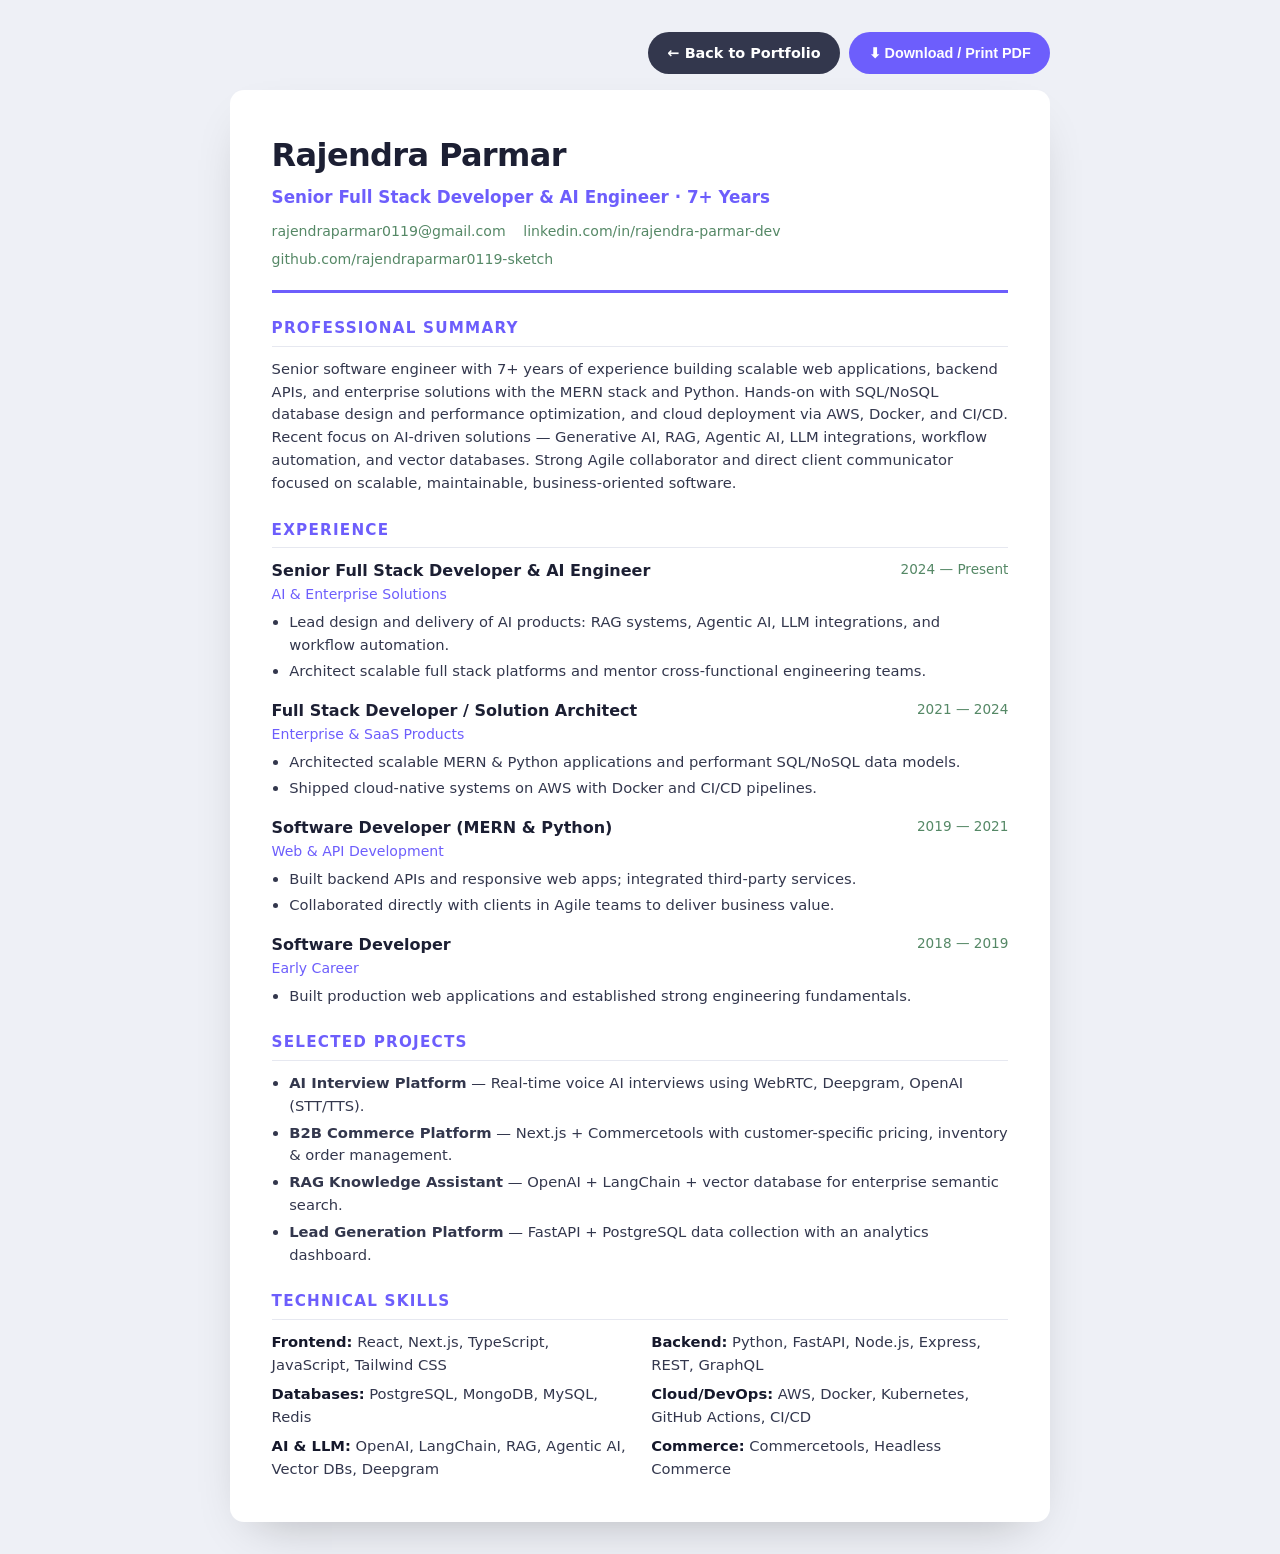
==== resume.html @ ba659800 "Initial portfolio website setup" ====
<!DOCTYPE html>
<html lang="en">
<head>
  <meta charset="UTF-8" />
  <meta name="viewport" content="width=device-width, initial-scale=1.0" />
  <title>Rajendra Parmar — Resume</title>
  <meta name="description" content="Resume of Rajendra Parmar, Senior Full Stack Developer & AI Engineer." />
  <style>
    :root { --ink:#15182b; --muted:#586; --brand:#6d5efc; --line:#e6e8f0; }
    * { box-sizing: border-box; margin: 0; padding: 0; }
    body { font-family: 'Inter', system-ui, Segoe UI, Roboto, Arial, sans-serif; color: #1c1f33; background: #eef0f6; line-height: 1.55; padding: 2rem 1rem; }
    .sheet { max-width: 820px; margin: 0 auto; background: #fff; padding: 2.6rem; border-radius: 14px; box-shadow: 0 20px 50px -25px rgba(0,0,0,.3); }
    .head { border-bottom: 3px solid var(--brand); padding-bottom: 1.2rem; margin-bottom: 1.4rem; }
    h1 { font-size: 2rem; letter-spacing: -.02em; }
    .role { color: var(--brand); font-weight: 600; font-size: 1.05rem; margin-top: .2rem; }
    .contact { margin-top: .7rem; font-size: .88rem; color: #586; display: flex; flex-wrap: wrap; gap: .4rem 1.1rem; }
    .contact a { color: #586; text-decoration: none; }
    h2 { font-size: .95rem; text-transform: uppercase; letter-spacing: .08em; color: var(--brand); margin: 1.5rem 0 .7rem; border-bottom: 1px solid var(--line); padding-bottom: .3rem; }
    p, li { font-size: .92rem; color: #33374d; }
    ul { margin: .3rem 0 .3rem 1.1rem; }
    li { margin-bottom: .25rem; }
    .job { margin-bottom: 1rem; }
    .job__top { display: flex; justify-content: space-between; flex-wrap: wrap; gap: .2rem; }
    .job__role { font-weight: 700; }
    .job__period { color: #586; font-size: .85rem; }
    .job__co { color: var(--brand); font-size: .88rem; font-weight: 500; margin-bottom: .25rem; }
    .skills-grid { display: grid; grid-template-columns: 1fr 1fr; gap: .4rem 1.4rem; }
    .skills-grid b { color: #15182b; }
    .actions { max-width: 820px; margin: 0 auto 1rem; display: flex; gap: .6rem; justify-content: flex-end; }
    .btn { background: var(--brand); color: #fff; border: none; padding: .6rem 1.2rem; border-radius: 100px; font-weight: 600; cursor: pointer; font-size: .9rem; text-decoration: none; }
    @media print {
      body { background: #fff; padding: 0; }
      .sheet { box-shadow: none; border-radius: 0; max-width: none; padding: 1.2rem; }
      .actions { display: none; }
    }
  </style>
</head>
<body>
  <div class="actions">
    <a href="index.html" class="btn" style="background:#33374d;">← Back to Portfolio</a>
    <button class="btn" onclick="window.print()">⬇ Download / Print PDF</button>
  </div>

  <div class="sheet">
    <header class="head">
      <h1>Rajendra Parmar</h1>
      <div class="role">Senior Full Stack Developer &amp; AI Engineer · 7+ Years</div>
      <div class="contact">
        <a href="mailto:rajendraparmar0119@gmail.com">rajendraparmar0119@gmail.com</a>
        <a href="https://www.linkedin.com/in/rajendra-parmar-dev/" target="_blank" rel="noopener">linkedin.com/in/rajendra-parmar-dev</a>
        <a href="https://github.com/rajendraparmar0119-sketch" target="_blank" rel="noopener">github.com/rajendraparmar0119-sketch</a>
      </div>
    </header>

    <section>
      <h2>Professional Summary</h2>
      <p>Senior software engineer with 7+ years of experience building scalable web applications, backend APIs, and enterprise solutions with the MERN stack and Python. Hands-on with SQL/NoSQL database design and performance optimization, and cloud deployment via AWS, Docker, and CI/CD. Recent focus on AI-driven solutions — Generative AI, RAG, Agentic AI, LLM integrations, workflow automation, and vector databases. Strong Agile collaborator and direct client communicator focused on scalable, maintainable, business-oriented software.</p>
    </section>

    <section>
      <h2>Experience</h2>
      <div class="job">
        <div class="job__top"><span class="job__role">Senior Full Stack Developer &amp; AI Engineer</span><span class="job__period">2024 — Present</span></div>
        <div class="job__co">AI &amp; Enterprise Solutions</div>
        <ul>
          <li>Lead design and delivery of AI products: RAG systems, Agentic AI, LLM integrations, and workflow automation.</li>
          <li>Architect scalable full stack platforms and mentor cross-functional engineering teams.</li>
        </ul>
      </div>
      <div class="job">
        <div class="job__top"><span class="job__role">Full Stack Developer / Solution Architect</span><span class="job__period">2021 — 2024</span></div>
        <div class="job__co">Enterprise &amp; SaaS Products</div>
        <ul>
          <li>Architected scalable MERN &amp; Python applications and performant SQL/NoSQL data models.</li>
          <li>Shipped cloud-native systems on AWS with Docker and CI/CD pipelines.</li>
        </ul>
      </div>
      <div class="job">
        <div class="job__top"><span class="job__role">Software Developer (MERN &amp; Python)</span><span class="job__period">2019 — 2021</span></div>
        <div class="job__co">Web &amp; API Development</div>
        <ul>
          <li>Built backend APIs and responsive web apps; integrated third-party services.</li>
          <li>Collaborated directly with clients in Agile teams to deliver business value.</li>
        </ul>
      </div>
      <div class="job">
        <div class="job__top"><span class="job__role">Software Developer</span><span class="job__period">2018 — 2019</span></div>
        <div class="job__co">Early Career</div>
        <ul>
          <li>Built production web applications and established strong engineering fundamentals.</li>
        </ul>
      </div>
    </section>

    <section>
      <h2>Selected Projects</h2>
      <ul>
        <li><b>AI Interview Platform</b> — Real-time voice AI interviews using WebRTC, Deepgram, OpenAI (STT/TTS).</li>
        <li><b>B2B Commerce Platform</b> — Next.js + Commercetools with customer-specific pricing, inventory &amp; order management.</li>
        <li><b>RAG Knowledge Assistant</b> — OpenAI + LangChain + vector database for enterprise semantic search.</li>
        <li><b>Lead Generation Platform</b> — FastAPI + PostgreSQL data collection with an analytics dashboard.</li>
      </ul>
    </section>

    <section>
      <h2>Technical Skills</h2>
      <div class="skills-grid">
        <p><b>Frontend:</b> React, Next.js, TypeScript, JavaScript, Tailwind CSS</p>
        <p><b>Backend:</b> Python, FastAPI, Node.js, Express, REST, GraphQL</p>
        <p><b>Databases:</b> PostgreSQL, MongoDB, MySQL, Redis</p>
        <p><b>Cloud/DevOps:</b> AWS, Docker, Kubernetes, GitHub Actions, CI/CD</p>
        <p><b>AI &amp; LLM:</b> OpenAI, LangChain, RAG, Agentic AI, Vector DBs, Deepgram</p>
        <p><b>Commerce:</b> Commercetools, Headless Commerce</p>
      </div>
    </section>
  </div>
</body>
</html>
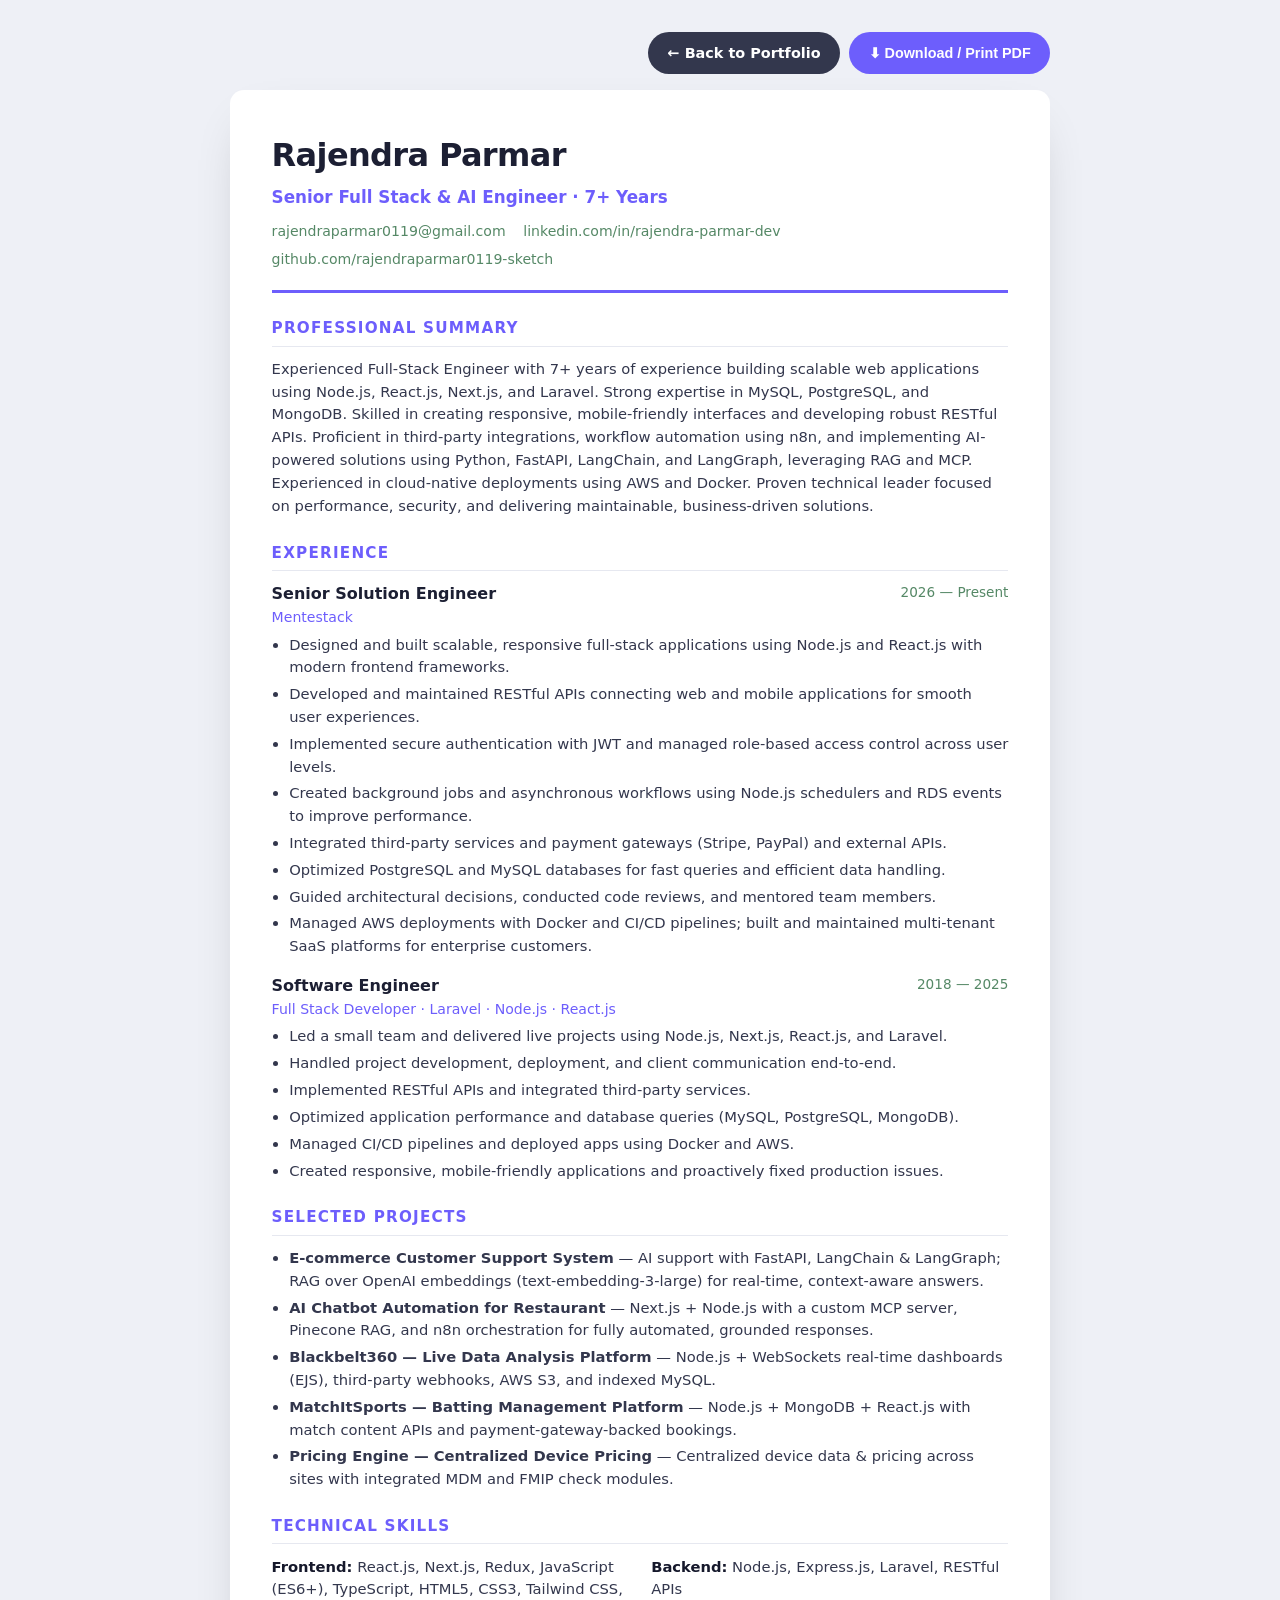
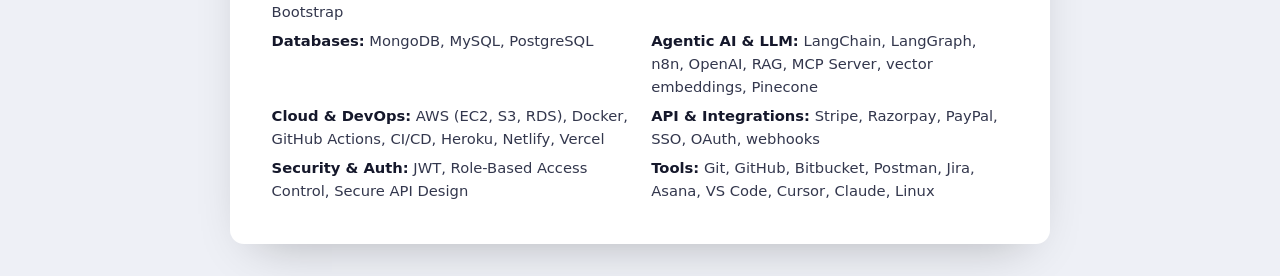
==== commit aee5153f: "enhance portfolio website" ====
--- a/resume.html
+++ b/resume.html
@@ -4,7 +4,7 @@
   <meta charset="UTF-8" />
   <meta name="viewport" content="width=device-width, initial-scale=1.0" />
   <title>Rajendra Parmar — Resume</title>
-  <meta name="description" content="Resume of Rajendra Parmar, Senior Full Stack Developer & AI Engineer." />
+  <meta name="description" content="Resume of Rajendra Parmar, Senior Full Stack & AI Engineer." />
   <style>
     :root { --ink:#15182b; --muted:#586; --brand:#6d5efc; --line:#e6e8f0; }
     * { box-sizing: border-box; margin: 0; padding: 0; }
@@ -44,7 +44,7 @@
   <div class="sheet">
     <header class="head">
       <h1>Rajendra Parmar</h1>
-      <div class="role">Senior Full Stack Developer &amp; AI Engineer · 7+ Years</div>
+      <div class="role">Senior Full Stack &amp; AI Engineer · 7+ Years</div>
       <div class="contact">
         <a href="mailto:rajendraparmar0119@gmail.com">rajendraparmar0119@gmail.com</a>
         <a href="https://www.linkedin.com/in/rajendra-parmar-dev/" target="_blank" rel="noopener">linkedin.com/in/rajendra-parmar-dev</a>
@@ -54,40 +54,35 @@
 
     <section>
       <h2>Professional Summary</h2>
-      <p>Senior software engineer with 7+ years of experience building scalable web applications, backend APIs, and enterprise solutions with the MERN stack and Python. Hands-on with SQL/NoSQL database design and performance optimization, and cloud deployment via AWS, Docker, and CI/CD. Recent focus on AI-driven solutions — Generative AI, RAG, Agentic AI, LLM integrations, workflow automation, and vector databases. Strong Agile collaborator and direct client communicator focused on scalable, maintainable, business-oriented software.</p>
+      <p>Experienced Full-Stack Engineer with 7+ years of experience building scalable web applications using Node.js, React.js, Next.js, and Laravel. Strong expertise in MySQL, PostgreSQL, and MongoDB. Skilled in creating responsive, mobile-friendly interfaces and developing robust RESTful APIs. Proficient in third-party integrations, workflow automation using n8n, and implementing AI-powered solutions using Python, FastAPI, LangChain, and LangGraph, leveraging RAG and MCP. Experienced in cloud-native deployments using AWS and Docker. Proven technical leader focused on performance, security, and delivering maintainable, business-driven solutions.</p>
     </section>
 
     <section>
       <h2>Experience</h2>
       <div class="job">
-        <div class="job__top"><span class="job__role">Senior Full Stack Developer &amp; AI Engineer</span><span class="job__period">2024 — Present</span></div>
-        <div class="job__co">AI &amp; Enterprise Solutions</div>
+        <div class="job__top"><span class="job__role">Senior Solution Engineer</span><span class="job__period">2026 — Present</span></div>
+        <div class="job__co">Mentestack</div>
         <ul>
-          <li>Lead design and delivery of AI products: RAG systems, Agentic AI, LLM integrations, and workflow automation.</li>
-          <li>Architect scalable full stack platforms and mentor cross-functional engineering teams.</li>
+          <li>Designed and built scalable, responsive full-stack applications using Node.js and React.js with modern frontend frameworks.</li>
+          <li>Developed and maintained RESTful APIs connecting web and mobile applications for smooth user experiences.</li>
+          <li>Implemented secure authentication with JWT and managed role-based access control across user levels.</li>
+          <li>Created background jobs and asynchronous workflows using Node.js schedulers and RDS events to improve performance.</li>
+          <li>Integrated third-party services and payment gateways (Stripe, PayPal) and external APIs.</li>
+          <li>Optimized PostgreSQL and MySQL databases for fast queries and efficient data handling.</li>
+          <li>Guided architectural decisions, conducted code reviews, and mentored team members.</li>
+          <li>Managed AWS deployments with Docker and CI/CD pipelines; built and maintained multi-tenant SaaS platforms for enterprise customers.</li>
         </ul>
       </div>
       <div class="job">
-        <div class="job__top"><span class="job__role">Full Stack Developer / Solution Architect</span><span class="job__period">2021 — 2024</span></div>
-        <div class="job__co">Enterprise &amp; SaaS Products</div>
+        <div class="job__top"><span class="job__role">Software Engineer</span><span class="job__period">2018 — 2025</span></div>
+        <div class="job__co">Full Stack Developer · Laravel · Node.js · React.js</div>
         <ul>
-          <li>Architected scalable MERN &amp; Python applications and performant SQL/NoSQL data models.</li>
-          <li>Shipped cloud-native systems on AWS with Docker and CI/CD pipelines.</li>
-        </ul>
-      </div>
-      <div class="job">
-        <div class="job__top"><span class="job__role">Software Developer (MERN &amp; Python)</span><span class="job__period">2019 — 2021</span></div>
-        <div class="job__co">Web &amp; API Development</div>
-        <ul>
-          <li>Built backend APIs and responsive web apps; integrated third-party services.</li>
-          <li>Collaborated directly with clients in Agile teams to deliver business value.</li>
-        </ul>
-      </div>
-      <div class="job">
-        <div class="job__top"><span class="job__role">Software Developer</span><span class="job__period">2018 — 2019</span></div>
-        <div class="job__co">Early Career</div>
-        <ul>
-          <li>Built production web applications and established strong engineering fundamentals.</li>
+          <li>Led a small team and delivered live projects using Node.js, Next.js, React.js, and Laravel.</li>
+          <li>Handled project development, deployment, and client communication end-to-end.</li>
+          <li>Implemented RESTful APIs and integrated third-party services.</li>
+          <li>Optimized application performance and database queries (MySQL, PostgreSQL, MongoDB).</li>
+          <li>Managed CI/CD pipelines and deployed apps using Docker and AWS.</li>
+          <li>Created responsive, mobile-friendly applications and proactively fixed production issues.</li>
         </ul>
       </div>
     </section>
@@ -95,22 +90,25 @@
     <section>
       <h2>Selected Projects</h2>
       <ul>
-        <li><b>AI Interview Platform</b> — Real-time voice AI interviews using WebRTC, Deepgram, OpenAI (STT/TTS).</li>
-        <li><b>B2B Commerce Platform</b> — Next.js + Commercetools with customer-specific pricing, inventory &amp; order management.</li>
-        <li><b>RAG Knowledge Assistant</b> — OpenAI + LangChain + vector database for enterprise semantic search.</li>
-        <li><b>Lead Generation Platform</b> — FastAPI + PostgreSQL data collection with an analytics dashboard.</li>
+        <li><b>E-commerce Customer Support System</b> — AI support with FastAPI, LangChain &amp; LangGraph; RAG over OpenAI embeddings (text-embedding-3-large) for real-time, context-aware answers.</li>
+        <li><b>AI Chatbot Automation for Restaurant</b> — Next.js + Node.js with a custom MCP server, Pinecone RAG, and n8n orchestration for fully automated, grounded responses.</li>
+        <li><b>Blackbelt360 — Live Data Analysis Platform</b> — Node.js + WebSockets real-time dashboards (EJS), third-party webhooks, AWS S3, and indexed MySQL.</li>
+        <li><b>MatchItSports — Batting Management Platform</b> — Node.js + MongoDB + React.js with match content APIs and payment-gateway-backed bookings.</li>
+        <li><b>Pricing Engine — Centralized Device Pricing</b> — Centralized device data &amp; pricing across sites with integrated MDM and FMIP check modules.</li>
       </ul>
     </section>
 
     <section>
       <h2>Technical Skills</h2>
       <div class="skills-grid">
-        <p><b>Frontend:</b> React, Next.js, TypeScript, JavaScript, Tailwind CSS</p>
-        <p><b>Backend:</b> Python, FastAPI, Node.js, Express, REST, GraphQL</p>
-        <p><b>Databases:</b> PostgreSQL, MongoDB, MySQL, Redis</p>
-        <p><b>Cloud/DevOps:</b> AWS, Docker, Kubernetes, GitHub Actions, CI/CD</p>
-        <p><b>AI &amp; LLM:</b> OpenAI, LangChain, RAG, Agentic AI, Vector DBs, Deepgram</p>
-        <p><b>Commerce:</b> Commercetools, Headless Commerce</p>
+        <p><b>Frontend:</b> React.js, Next.js, Redux, JavaScript (ES6+), TypeScript, HTML5, CSS3, Tailwind CSS, Bootstrap</p>
+        <p><b>Backend:</b> Node.js, Express.js, Laravel, RESTful APIs</p>
+        <p><b>Databases:</b> MongoDB, MySQL, PostgreSQL</p>
+        <p><b>Agentic AI &amp; LLM:</b> LangChain, LangGraph, n8n, OpenAI, RAG, MCP Server, vector embeddings, Pinecone</p>
+        <p><b>Cloud &amp; DevOps:</b> AWS (EC2, S3, RDS), Docker, GitHub Actions, CI/CD, Heroku, Netlify, Vercel</p>
+        <p><b>API &amp; Integrations:</b> Stripe, Razorpay, PayPal, SSO, OAuth, webhooks</p>
+        <p><b>Security &amp; Auth:</b> JWT, Role-Based Access Control, Secure API Design</p>
+        <p><b>Tools:</b> Git, GitHub, Bitbucket, Postman, Jira, Asana, VS Code, Cursor, Claude, Linux</p>
       </div>
     </section>
   </div>
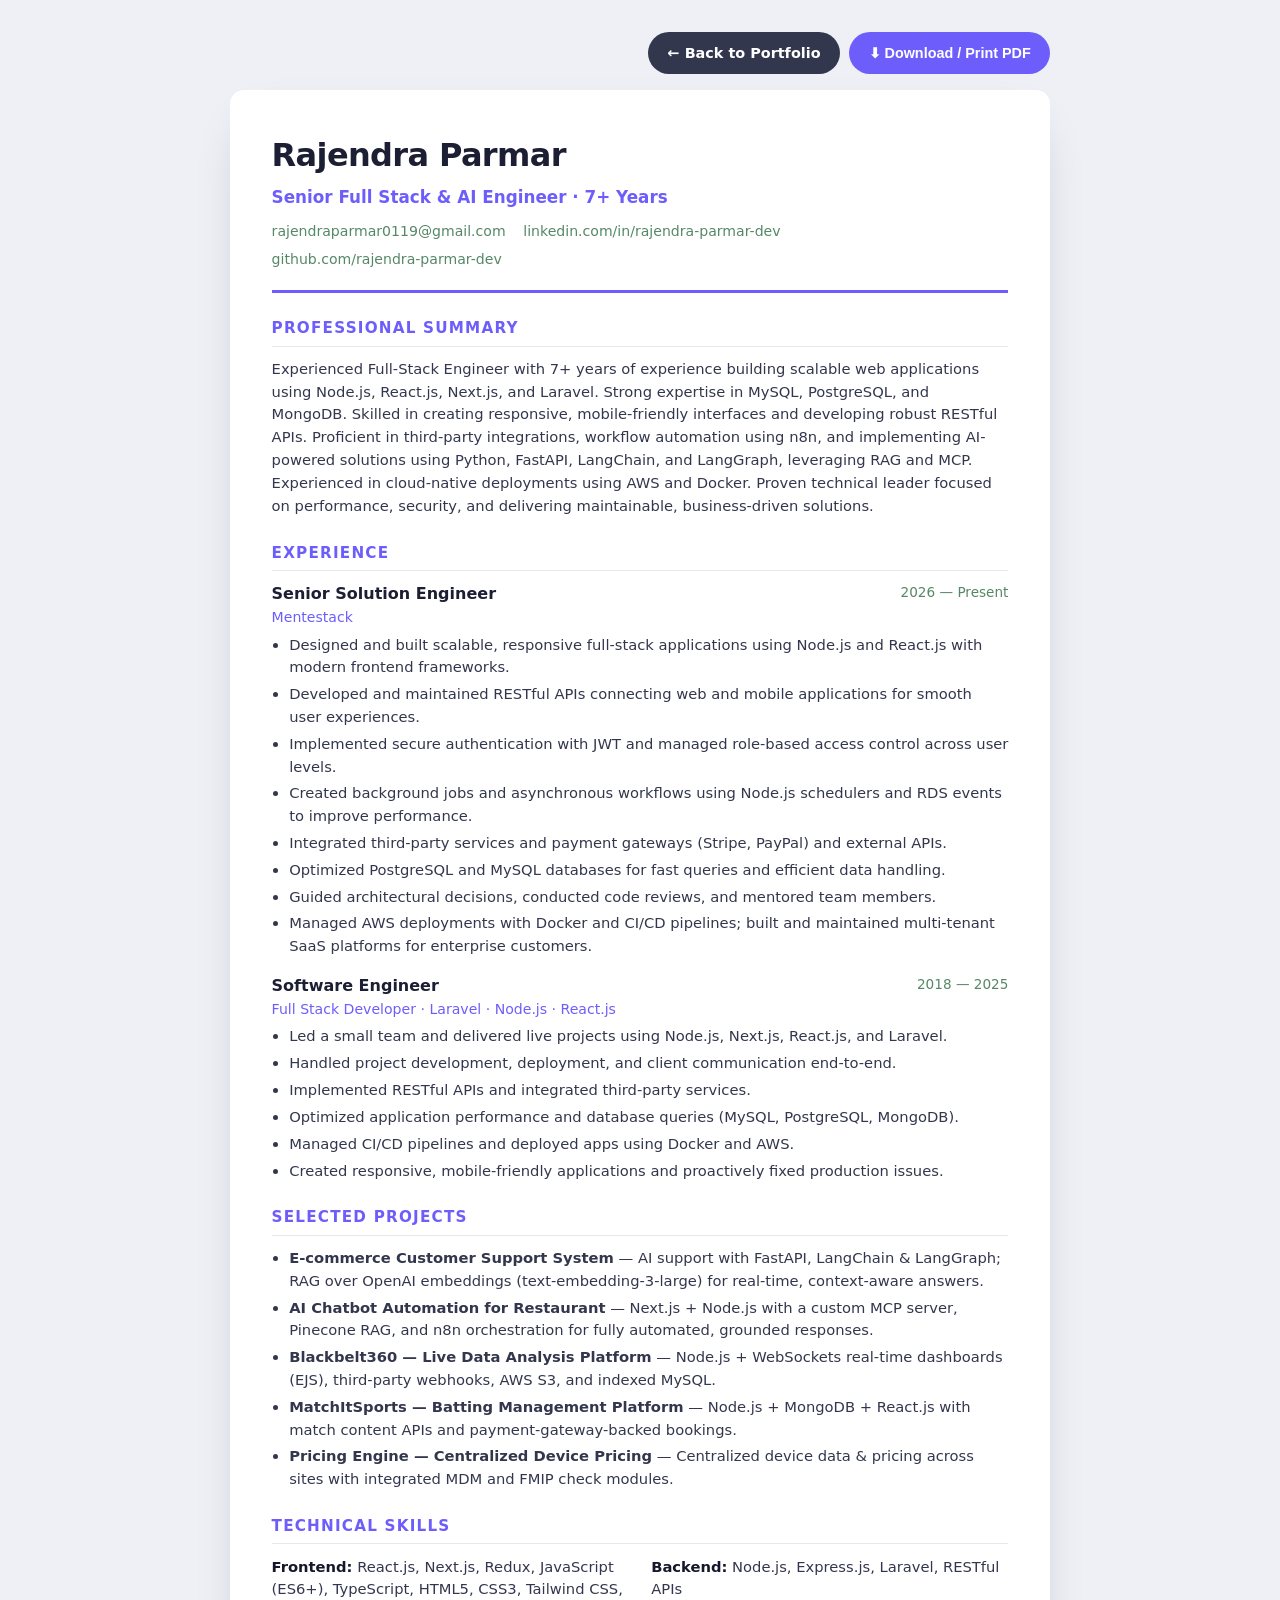
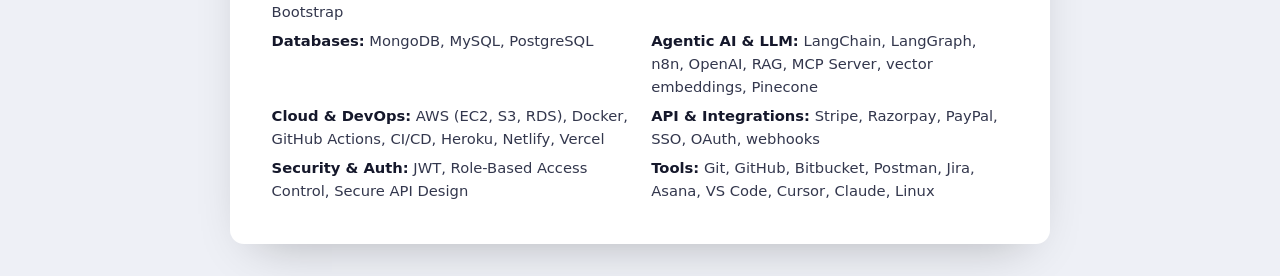
==== commit 234303bc: "enhance ui" ====
--- a/resume.html
+++ b/resume.html
@@ -48,7 +48,7 @@
       <div class="contact">
         <a href="mailto:rajendraparmar0119@gmail.com">rajendraparmar0119@gmail.com</a>
         <a href="https://www.linkedin.com/in/rajendra-parmar-dev/" target="_blank" rel="noopener">linkedin.com/in/rajendra-parmar-dev</a>
-        <a href="https://github.com/rajendraparmar0119-sketch" target="_blank" rel="noopener">github.com/rajendraparmar0119-sketch</a>
+        <a href="https://github.com/rajendra-parmar-dev" target="_blank" rel="noopener">github.com/rajendra-parmar-dev</a>
       </div>
     </header>
 
